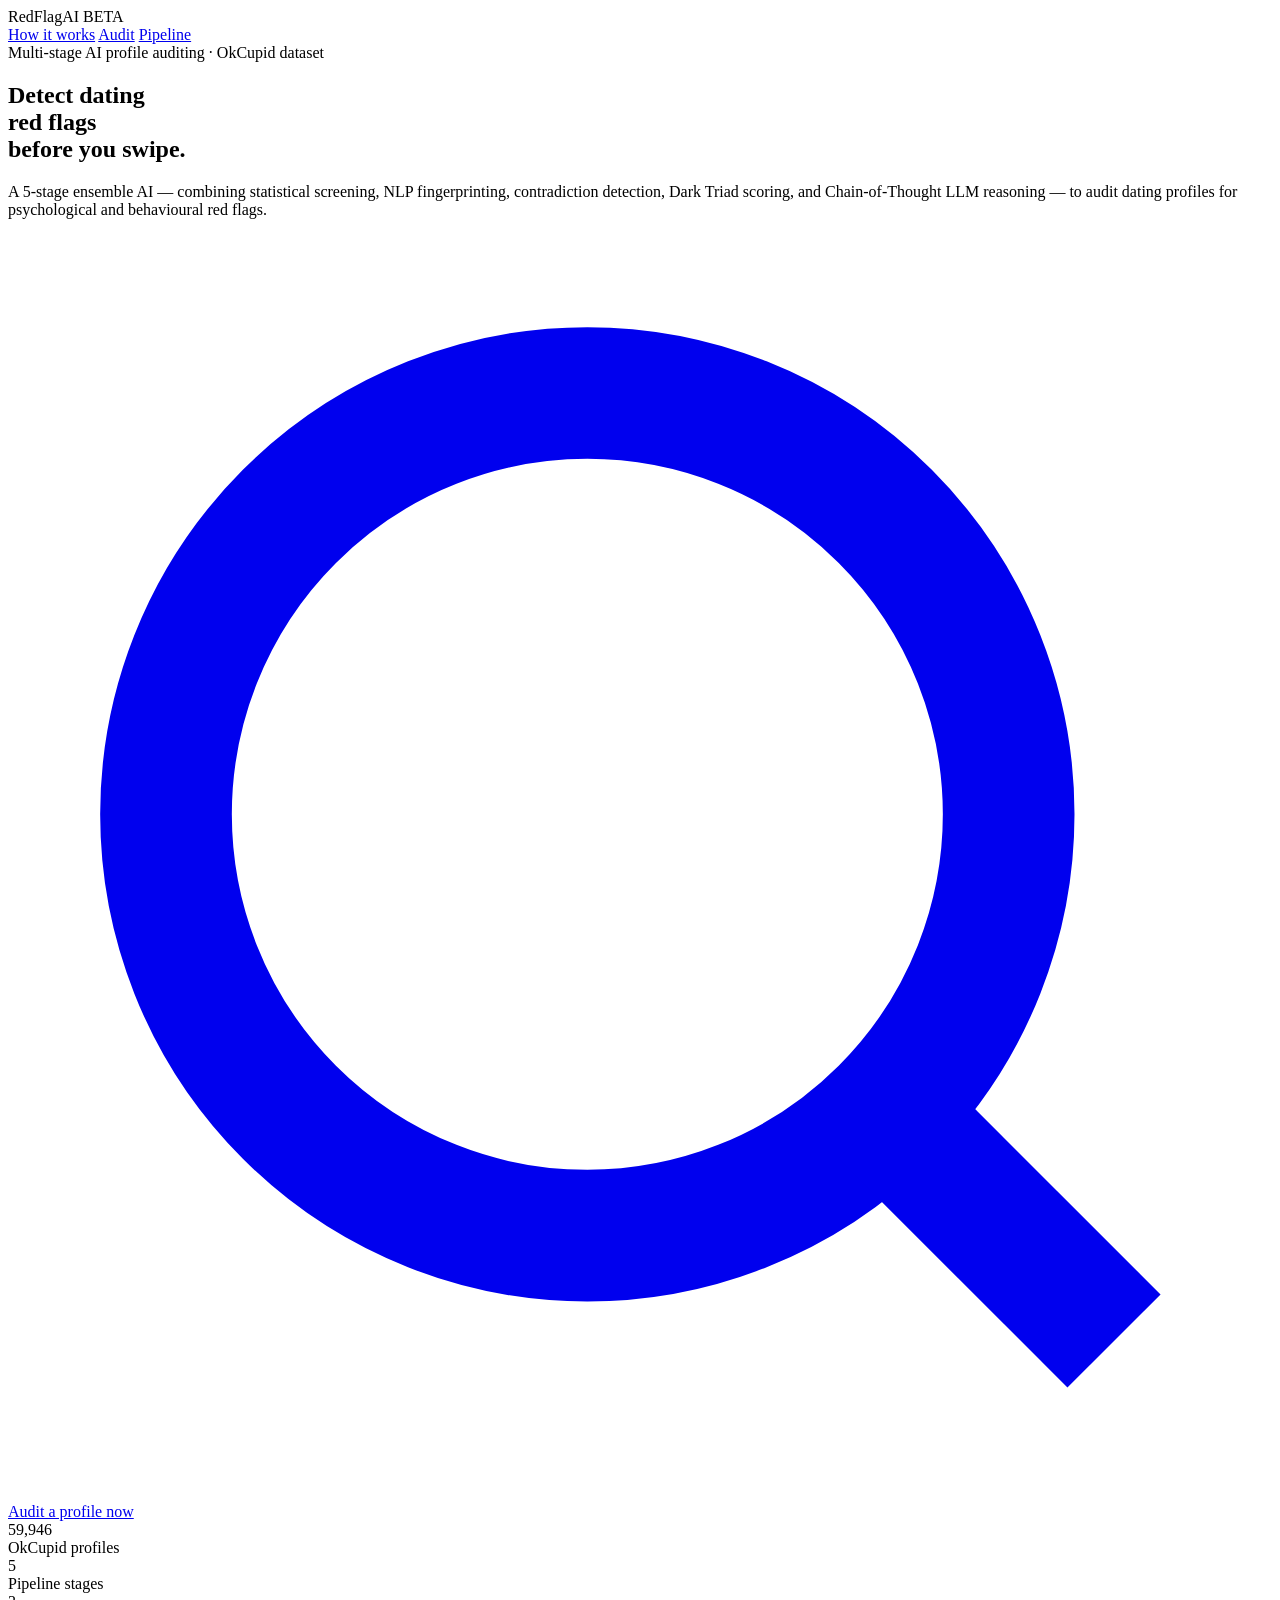
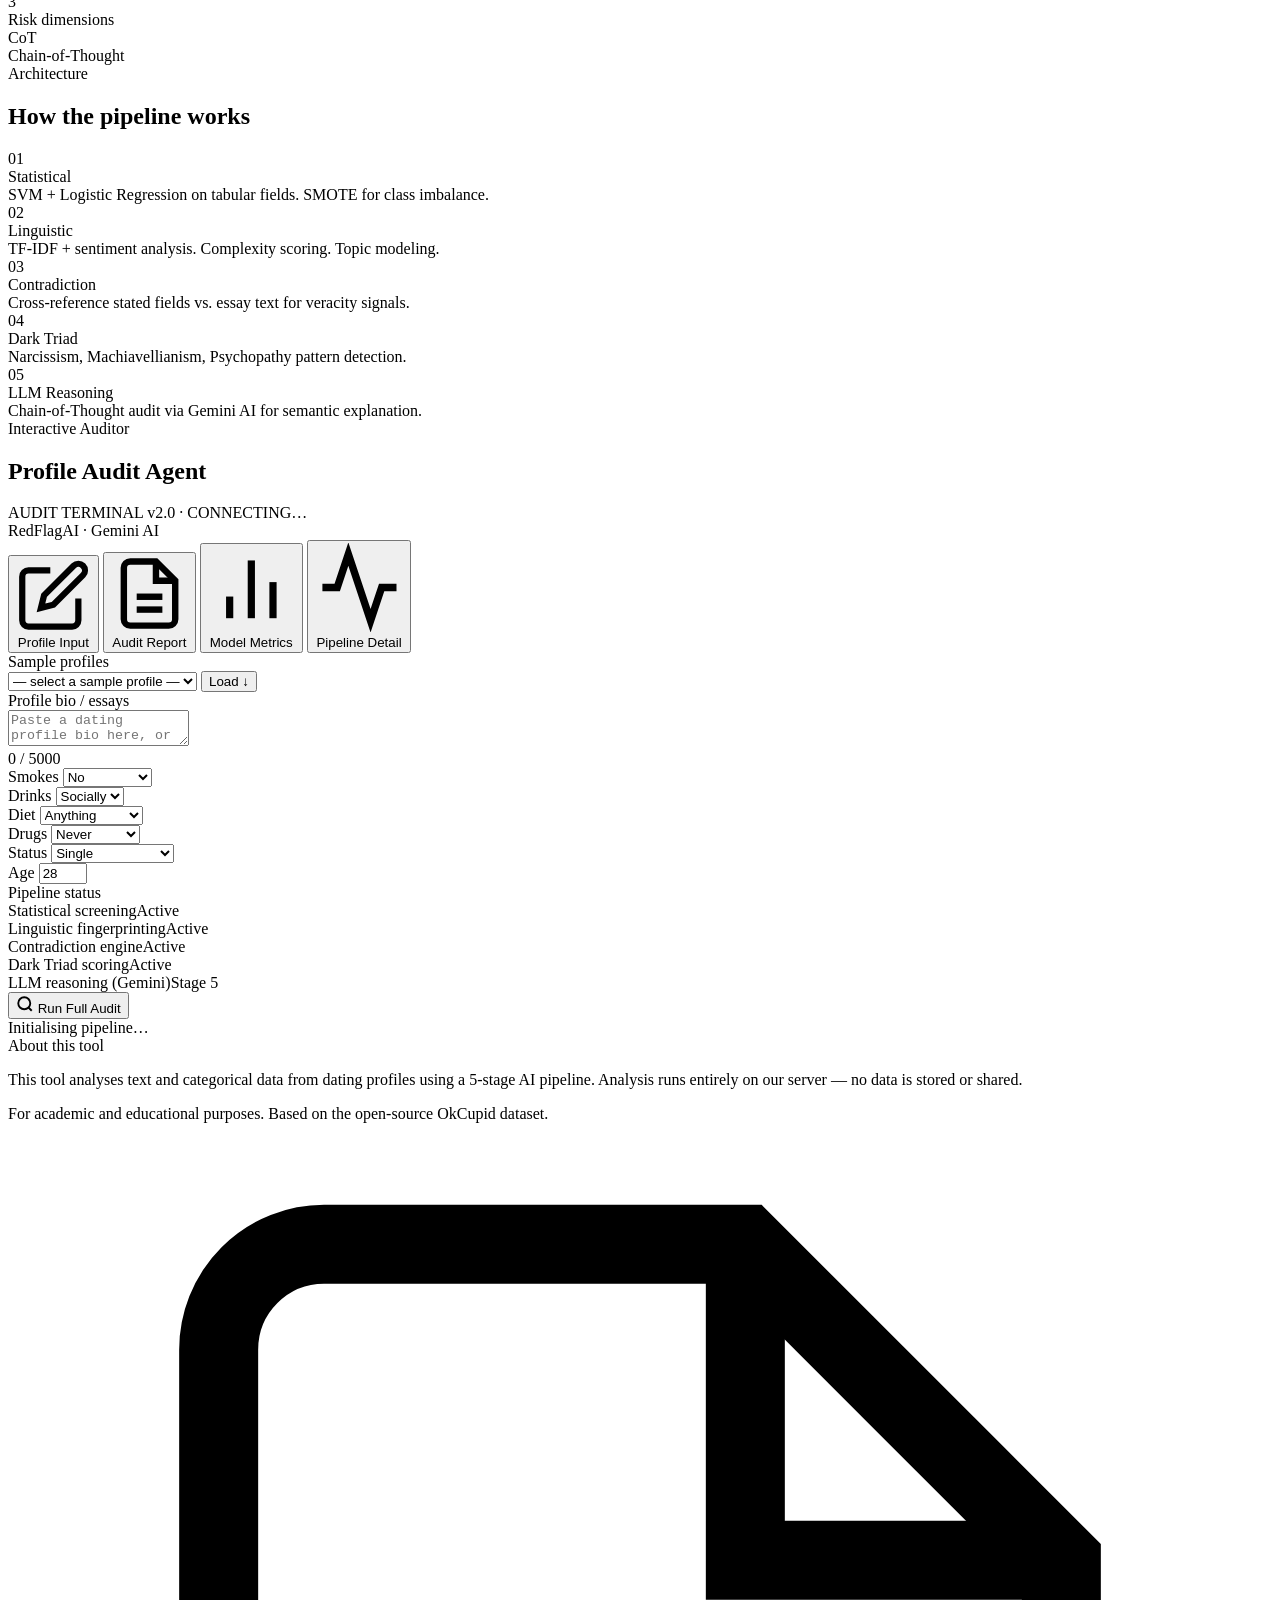
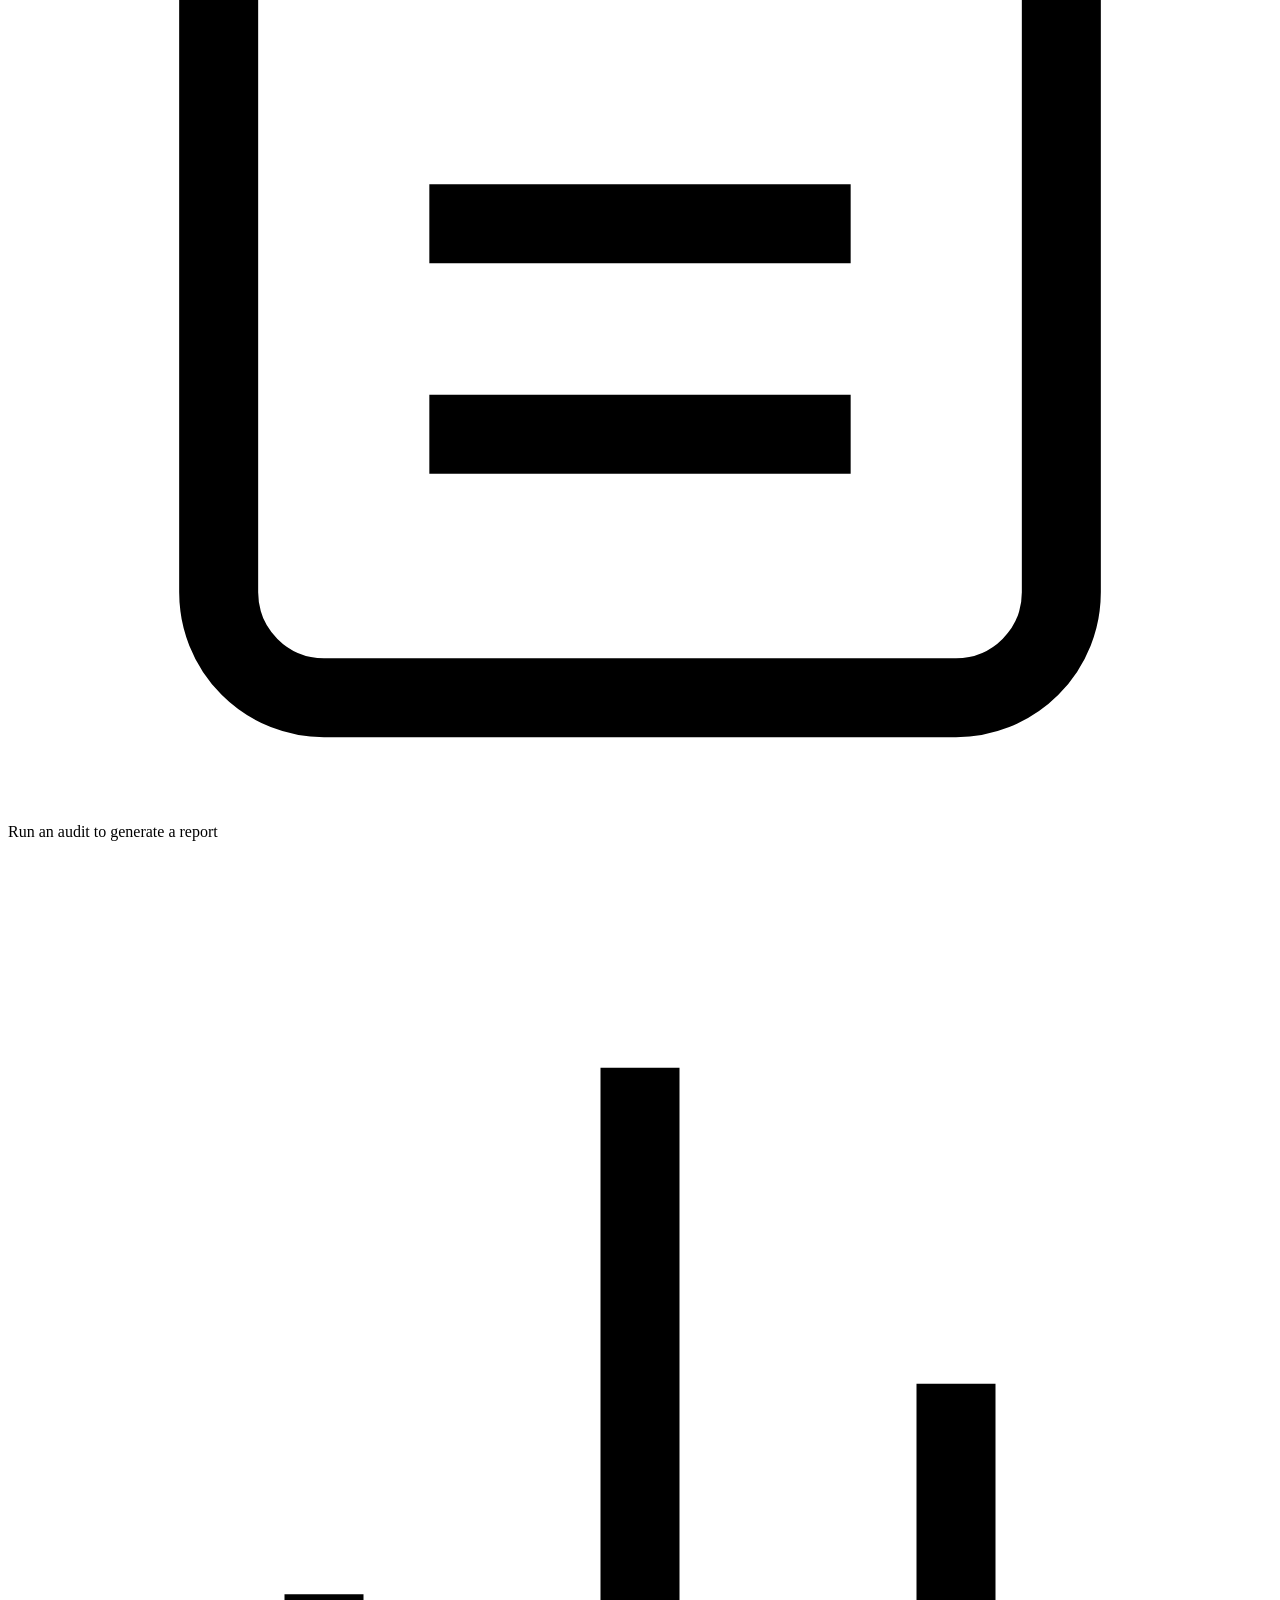
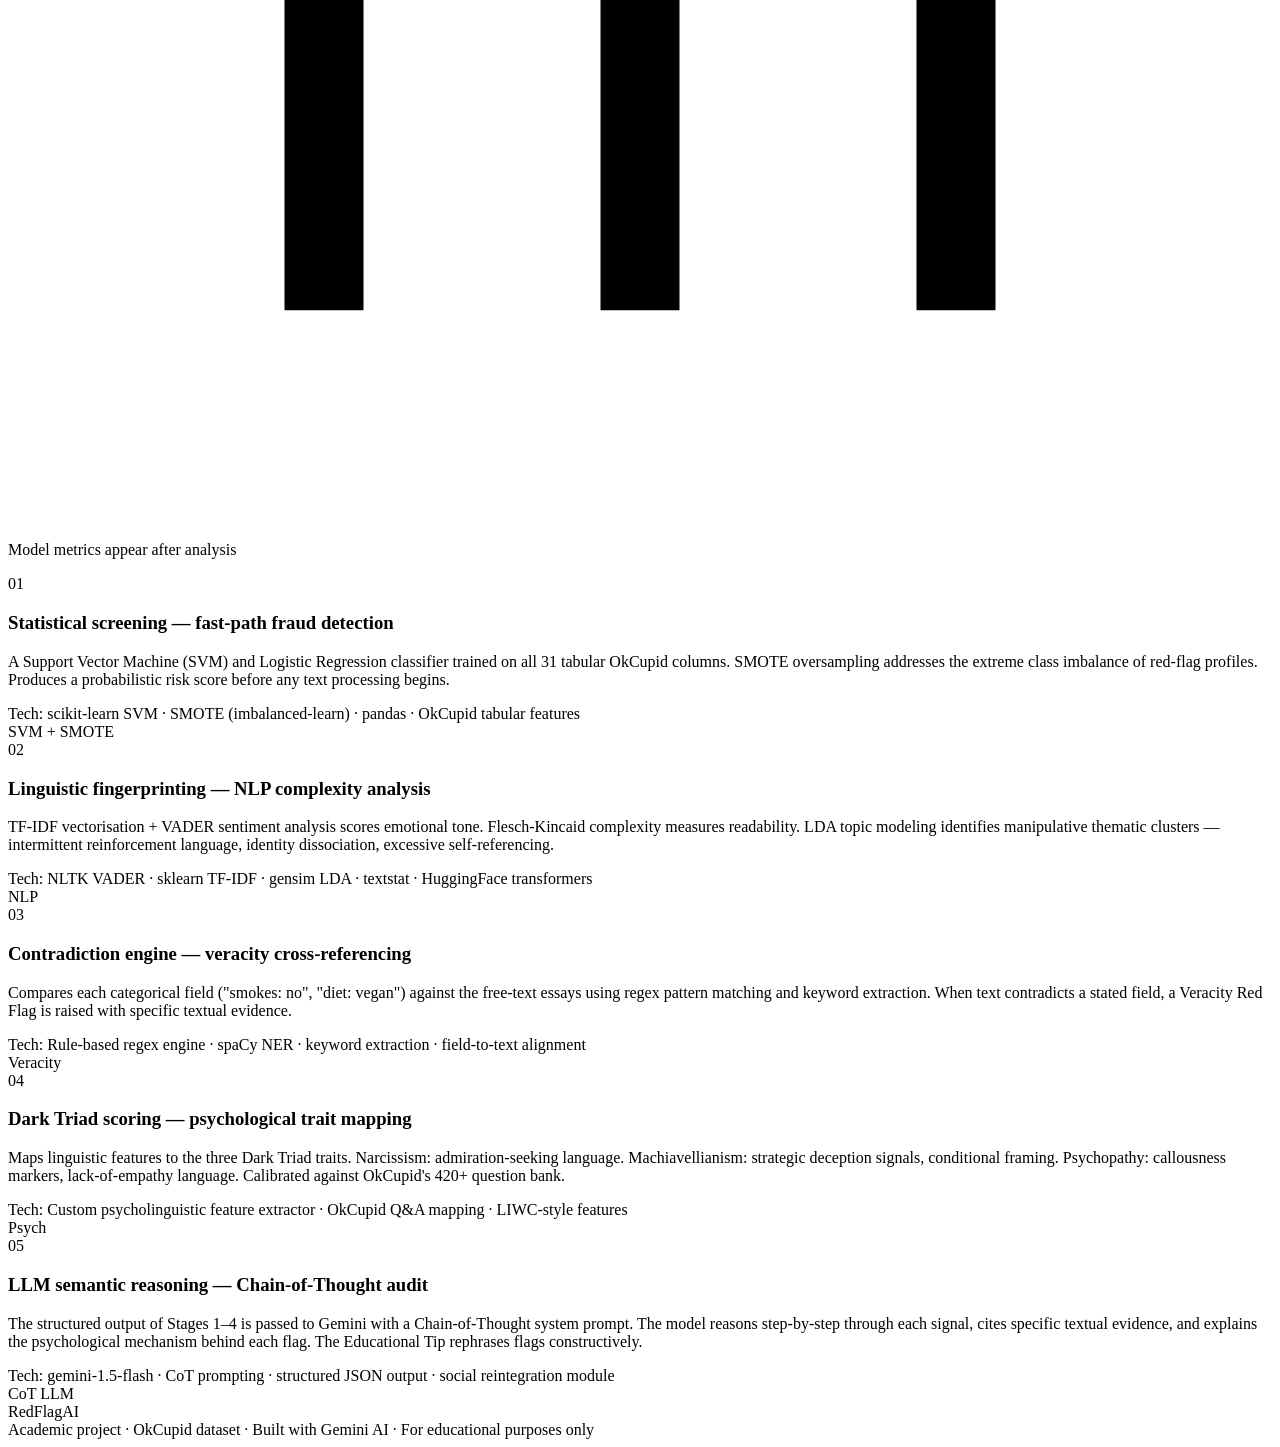
==== frontend/templates/index.html @ 0dd97264 "reorganised into backend and frontend structure" ====
<!DOCTYPE html>
<html lang="en">
<head>
<meta charset="UTF-8" />
<meta name="viewport" content="width=device-width, initial-scale=1.0" />
<title>RedFlag AI — Dating Profile Auditor</title>
<link rel="preconnect" href="https://fonts.googleapis.com" />
<link rel="preconnect" href="https://fonts.gstatic.com" crossorigin />
<link href="https://fonts.googleapis.com/css2?family=Syne:wght@400;500;600;700;800&family=IBM+Plex+Mono:wght@300;400;500&family=Instrument+Sans:ital,wght@0,400;0,500;1,400&display=swap" rel="stylesheet" />
<link rel="stylesheet" href="/static/style.css" />
</head>
<body>

<!-- SCANLINE -->
<div class="scanlines" aria-hidden="true"></div>

<!-- NAV -->
<nav>
  <div class="nav-logo">
    <div class="dot" aria-hidden="true"></div>
    RedFlag<span class="accent">AI</span>
    <span class="nav-badge">BETA</span>
  </div>
  <div class="nav-links">
    <a href="#how">How it works</a>
    <a href="#app">Audit</a>
    <a href="#pipeline">Pipeline</a>
  </div>
</nav>

<!-- HERO -->
<section class="hero" aria-labelledby="hero-title">
  <div class="hero-tag">
    <span class="blink" aria-hidden="true"></span>
    Multi-stage AI profile auditing · OkCupid dataset
  </div>
  <h1 id="hero-title">
    Detect dating<br/>
    <span class="accent">red flags</span><br/>
    before you swipe.
  </h1>
  <p class="hero-sub">
    A 5-stage ensemble AI — combining statistical screening, NLP fingerprinting,
    contradiction detection, Dark Triad scoring, and Chain-of-Thought LLM reasoning —
    to audit dating profiles for psychological and behavioural red flags.
  </p>
  <a href="#app" class="hero-cta">
    <svg viewBox="0 0 24 24" fill="none" stroke="currentColor" stroke-width="2.5" aria-hidden="true"><circle cx="11" cy="11" r="8"/><path d="m21 21-4.35-4.35"/></svg>
    Audit a profile now
  </a>
  <div class="hero-stats" role="list">
    <div class="stat-item" role="listitem"><div class="num">59,946</div><div class="lbl">OkCupid profiles</div></div>
    <div class="stat-item" role="listitem"><div class="num">5</div><div class="lbl">Pipeline stages</div></div>
    <div class="stat-item" role="listitem"><div class="num">3</div><div class="lbl">Risk dimensions</div></div>
    <div class="stat-item" role="listitem"><div class="num">CoT</div><div class="lbl">Chain-of-Thought</div></div>
  </div>
</section>

<!-- HOW IT WORKS -->
<section id="how" class="section" aria-labelledby="how-title">
  <div class="section-label" aria-hidden="true">Architecture</div>
  <h2 id="how-title" class="section-title">How the pipeline works</h2>
  <div class="pipeline-grid" role="list">
    <div class="pipeline-step" role="listitem">
      <div class="pipe-num c-green">01</div>
      <div class="pipe-title">Statistical</div>
      <div class="pipe-desc">SVM + Logistic Regression on tabular fields. SMOTE for class imbalance.</div>
    </div>
    <div class="pipeline-step" role="listitem">
      <div class="pipe-num c-blue">02</div>
      <div class="pipe-title">Linguistic</div>
      <div class="pipe-desc">TF-IDF + sentiment analysis. Complexity scoring. Topic modeling.</div>
    </div>
    <div class="pipeline-step" role="listitem">
      <div class="pipe-num c-amber">03</div>
      <div class="pipe-title">Contradiction</div>
      <div class="pipe-desc">Cross-reference stated fields vs. essay text for veracity signals.</div>
    </div>
    <div class="pipeline-step" role="listitem">
      <div class="pipe-num c-purple">04</div>
      <div class="pipe-title">Dark Triad</div>
      <div class="pipe-desc">Narcissism, Machiavellianism, Psychopathy pattern detection.</div>
    </div>
    <div class="pipeline-step" role="listitem">
      <div class="pipe-num c-red">05</div>
      <div class="pipe-title">LLM Reasoning</div>
      <div class="pipe-desc">Chain-of-Thought audit via Gemini AI for semantic explanation.</div>
    </div>
  </div>
</section>

<!-- APP -->
<section id="app" class="section" aria-labelledby="app-title">
  <div class="section-label" aria-hidden="true">Interactive Auditor</div>
  <h2 id="app-title" class="section-title">Profile Audit Agent</h2>

  <!-- Server status banner -->
  <div id="statusBanner" class="status-banner" role="alert" aria-live="polite" style="display:none;"></div>

  <div class="app-widget">
    <!-- Topbar -->
    <div class="app-topbar">
      <div class="app-topbar-title">
        <div class="status-dot" id="serverDot" aria-hidden="true"></div>
        <span id="serverStatus">AUDIT TERMINAL v2.0 · CONNECTING…</span>
      </div>
      <div class="app-version">RedFlagAI · Gemini AI</div>
    </div>

    <!-- Tab bar -->
    <div class="tab-row" role="tablist" aria-label="Audit sections">
      <button class="tab-btn active" role="tab" aria-selected="true" aria-controls="panel-input" id="tab-input" onclick="switchTab('input', this)">
        <svg viewBox="0 0 24 24" fill="none" stroke="currentColor" stroke-width="2" aria-hidden="true"><path d="M11 4H4a2 2 0 0 0-2 2v14a2 2 0 0 0 2 2h14a2 2 0 0 0 2-2v-7"/><path d="M18.5 2.5a2.12 2.12 0 0 1 3 3L12 15l-4 1 1-4Z"/></svg>
        Profile Input
      </button>
      <button class="tab-btn" role="tab" aria-selected="false" aria-controls="panel-report" id="tab-report" onclick="switchTab('report', this)">
        <svg viewBox="0 0 24 24" fill="none" stroke="currentColor" stroke-width="2" aria-hidden="true"><path d="M14 2H6a2 2 0 0 0-2 2v16a2 2 0 0 0 2 2h12a2 2 0 0 0 2-2V8z"/><polyline points="14 2 14 8 20 8"/><line x1="16" y1="13" x2="8" y2="13"/><line x1="16" y1="17" x2="8" y2="17"/></svg>
        Audit Report
      </button>
      <button class="tab-btn" role="tab" aria-selected="false" aria-controls="panel-metrics" id="tab-metrics" onclick="switchTab('metrics', this)">
        <svg viewBox="0 0 24 24" fill="none" stroke="currentColor" stroke-width="2" aria-hidden="true"><line x1="18" y1="20" x2="18" y2="10"/><line x1="12" y1="20" x2="12" y2="4"/><line x1="6" y1="20" x2="6" y2="14"/></svg>
        Model Metrics
      </button>
      <button class="tab-btn" role="tab" aria-selected="false" aria-controls="panel-pipeline" id="tab-pipeline" onclick="switchTab('pipeline', this)">
        <svg viewBox="0 0 24 24" fill="none" stroke="currentColor" stroke-width="2" aria-hidden="true"><polyline points="22 12 18 12 15 21 9 3 6 12 2 12"/></svg>
        Pipeline Detail
      </button>
    </div>

    <!-- INPUT PANEL -->
    <div class="panel active" id="panel-input" role="tabpanel" aria-labelledby="tab-input">
      <div class="input-grid">
        <!-- Left: bio + fields -->
        <div>
          <div class="card mb1">
            <div class="card-label">Sample profiles</div>
            <div class="sample-select-row">
              <select id="sampleSelect" aria-label="Choose a sample profile">
                <option value="">— select a sample profile —</option>
              </select>
              <button class="load-btn" onclick="loadSample()" aria-label="Load selected sample">Load ↓</button>
            </div>

            <div class="card-label">Profile bio / essays</div>
            <textarea
              id="bioText"
              placeholder="Paste a dating profile bio here, or select a sample above…"
              aria-label="Profile bio text"
              maxlength="5000"
            ></textarea>
            <div class="char-count" id="charCount">0 / 5000</div>

            <div class="field-grid">
              <div class="field-item">
                <label for="fSmokes">Smokes</label>
                <select id="fSmokes">
                  <option value="no">No</option>
                  <option value="sometimes">Sometimes</option>
                  <option value="yes">Yes</option>
                </select>
              </div>
              <div class="field-item">
                <label for="fDrinks">Drinks</label>
                <select id="fDrinks">
                  <option value="socially">Socially</option>
                  <option value="often">Often</option>
                  <option value="never">Never</option>
                </select>
              </div>
              <div class="field-item">
                <label for="fDiet">Diet</label>
                <select id="fDiet">
                  <option value="anything">Anything</option>
                  <option value="vegetarian">Vegetarian</option>
                  <option value="vegan">Vegan</option>
                  <option value="strictly vegan">Strictly vegan</option>
                </select>
              </div>
              <div class="field-item">
                <label for="fDrugs">Drugs</label>
                <select id="fDrugs">
                  <option value="never">Never</option>
                  <option value="sometimes">Sometimes</option>
                  <option value="often">Often</option>
                </select>
              </div>
              <div class="field-item">
                <label for="fStatus">Status</label>
                <select id="fStatus">
                  <option value="single">Single</option>
                  <option value="available">Available</option>
                  <option value="seeing someone">Seeing someone</option>
                </select>
              </div>
              <div class="field-item">
                <label for="fAge">Age</label>
                <input type="number" id="fAge" value="28" min="18" max="99" aria-label="Age" />
              </div>
            </div>
          </div>
        </div>

        <!-- Right: pipeline status + run -->
        <div>
          <div class="card mb1">
            <div class="card-label">Pipeline status</div>
            <div class="pipe-status-list" role="list">
              <div class="pipe-status-row" role="listitem"><span>Statistical screening</span><span class="badge badge-green">Active</span></div>
              <div class="pipe-status-row" role="listitem"><span>Linguistic fingerprinting</span><span class="badge badge-green">Active</span></div>
              <div class="pipe-status-row" role="listitem"><span>Contradiction engine</span><span class="badge badge-green">Active</span></div>
              <div class="pipe-status-row" role="listitem"><span>Dark Triad scoring</span><span class="badge badge-green">Active</span></div>
              <div class="pipe-status-row" role="listitem"><span>LLM reasoning (Gemini)</span><span class="badge badge-blue">Stage 5</span></div>
            </div>

            <button class="analyze-btn" id="analyzeBtn" onclick="runAnalysis()">
              <svg id="btnIcon" viewBox="0 0 24 24" fill="none" stroke="currentColor" stroke-width="2.5" width="18" height="18" aria-hidden="true"><circle cx="11" cy="11" r="8"/><path d="m21 21-4.35-4.35"/></svg>
              <span id="btnText">Run Full Audit</span>
            </button>

            <div class="progress-wrap" id="progressWrap" aria-live="polite" aria-label="Analysis progress">
              <div class="progress-track" role="progressbar" aria-valuemin="0" aria-valuemax="100" aria-valuenow="0" id="progressBar">
                <div class="progress-fill" id="progressFill"></div>
              </div>
              <div class="progress-msg" id="progressMsg">Initialising pipeline…</div>
            </div>
          </div>

          <div class="card info-card">
            <div class="card-label">About this tool</div>
            <p class="info-text">
              This tool analyses text and categorical data from dating profiles using a 5-stage AI pipeline.
              Analysis runs entirely on our server — no data is stored or shared.
            </p>
            <p class="info-text" style="margin-top:8px;color:var(--text3);">
              For academic and educational purposes. Based on the open-source OkCupid dataset.
            </p>
          </div>
        </div>
      </div>
    </div>

    <!-- REPORT PANEL -->
    <div class="panel" id="panel-report" role="tabpanel" aria-labelledby="tab-report">
      <div id="reportContent">
        <div class="placeholder-msg">
          <svg viewBox="0 0 24 24" fill="none" stroke="currentColor" stroke-width="1.5" aria-hidden="true"><path d="M14 2H6a2 2 0 0 0-2 2v16a2 2 0 0 0 2 2h12a2 2 0 0 0 2-2V8z"/><polyline points="14 2 14 8 20 8"/><line x1="16" y1="13" x2="8" y2="13"/><line x1="16" y1="17" x2="8" y2="17"/></svg>
          <p>Run an audit to generate a report</p>
        </div>
      </div>
    </div>

    <!-- METRICS PANEL -->
    <div class="panel" id="panel-metrics" role="tabpanel" aria-labelledby="tab-metrics">
      <div id="metricsContent">
        <div class="placeholder-msg">
          <svg viewBox="0 0 24 24" fill="none" stroke="currentColor" stroke-width="1.5" aria-hidden="true"><line x1="18" y1="20" x2="18" y2="10"/><line x1="12" y1="20" x2="12" y2="4"/><line x1="6" y1="20" x2="6" y2="14"/></svg>
          <p>Model metrics appear after analysis</p>
        </div>
      </div>
    </div>

    <!-- PIPELINE DETAIL PANEL -->
    <div class="panel" id="panel-pipeline" role="tabpanel" aria-labelledby="tab-pipeline">
      <div class="pipe-detail">

        <div class="pipe-detail-row">
          <div class="pipe-num-lg" style="color:var(--green);border-color:var(--green);">01</div>
          <div class="pipe-content">
            <h3>Statistical screening — fast-path fraud detection</h3>
            <p>A Support Vector Machine (SVM) and Logistic Regression classifier trained on all 31 tabular OkCupid columns. SMOTE oversampling addresses the extreme class imbalance of red-flag profiles. Produces a probabilistic risk score before any text processing begins.</p>
            <div class="pipe-tech">Tech: <span>scikit-learn SVM · SMOTE (imbalanced-learn) · pandas · OkCupid tabular features</span></div>
          </div>
          <span class="badge badge-green">SVM + SMOTE</span>
        </div>

        <div class="pipe-detail-row">
          <div class="pipe-num-lg" style="color:var(--blue);border-color:var(--blue);">02</div>
          <div class="pipe-content">
            <h3>Linguistic fingerprinting — NLP complexity analysis</h3>
            <p>TF-IDF vectorisation + VADER sentiment analysis scores emotional tone. Flesch-Kincaid complexity measures readability. LDA topic modeling identifies manipulative thematic clusters — intermittent reinforcement language, identity dissociation, excessive self-referencing.</p>
            <div class="pipe-tech">Tech: <span>NLTK VADER · sklearn TF-IDF · gensim LDA · textstat · HuggingFace transformers</span></div>
          </div>
          <span class="badge badge-blue">NLP</span>
        </div>

        <div class="pipe-detail-row">
          <div class="pipe-num-lg" style="color:var(--amber);border-color:var(--amber);">03</div>
          <div class="pipe-content">
            <h3>Contradiction engine — veracity cross-referencing</h3>
            <p>Compares each categorical field ("smokes: no", "diet: vegan") against the free-text essays using regex pattern matching and keyword extraction. When text contradicts a stated field, a Veracity Red Flag is raised with specific textual evidence.</p>
            <div class="pipe-tech">Tech: <span>Rule-based regex engine · spaCy NER · keyword extraction · field-to-text alignment</span></div>
          </div>
          <span class="badge badge-amber">Veracity</span>
        </div>

        <div class="pipe-detail-row">
          <div class="pipe-num-lg" style="color:var(--purple);border-color:var(--purple);">04</div>
          <div class="pipe-content">
            <h3>Dark Triad scoring — psychological trait mapping</h3>
            <p>Maps linguistic features to the three Dark Triad traits. Narcissism: admiration-seeking language. Machiavellianism: strategic deception signals, conditional framing. Psychopathy: callousness markers, lack-of-empathy language. Calibrated against OkCupid's 420+ question bank.</p>
            <div class="pipe-tech">Tech: <span>Custom psycholinguistic feature extractor · OkCupid Q&amp;A mapping · LIWC-style features</span></div>
          </div>
          <span class="badge badge-purple">Psych</span>
        </div>

        <div class="pipe-detail-row">
          <div class="pipe-num-lg" style="color:var(--red);border-color:var(--red);">05</div>
          <div class="pipe-content">
            <h3>LLM semantic reasoning — Chain-of-Thought audit</h3>
            <p>The structured output of Stages 1–4 is passed to Gemini with a Chain-of-Thought system prompt. The model reasons step-by-step through each signal, cites specific textual evidence, and explains the psychological mechanism behind each flag. The Educational Tip rephrases flags constructively.</p>
            <div class="pipe-tech">Tech: <span>gemini-1.5-flash · CoT prompting · structured JSON output · social reintegration module</span></div>
          </div>
          <span class="badge badge-red">CoT LLM</span>
        </div>

      </div>
    </div>
  </div>
</section>

<!-- FOOTER -->
<footer>
  <div class="footer-logo">RedFlag<span class="accent">AI</span></div>
  <div class="footer-note">Academic project · OkCupid dataset · Built with Gemini AI · For educational purposes only</div>
</footer>

<script src="/static/app.js"></script>
</body>
</html>
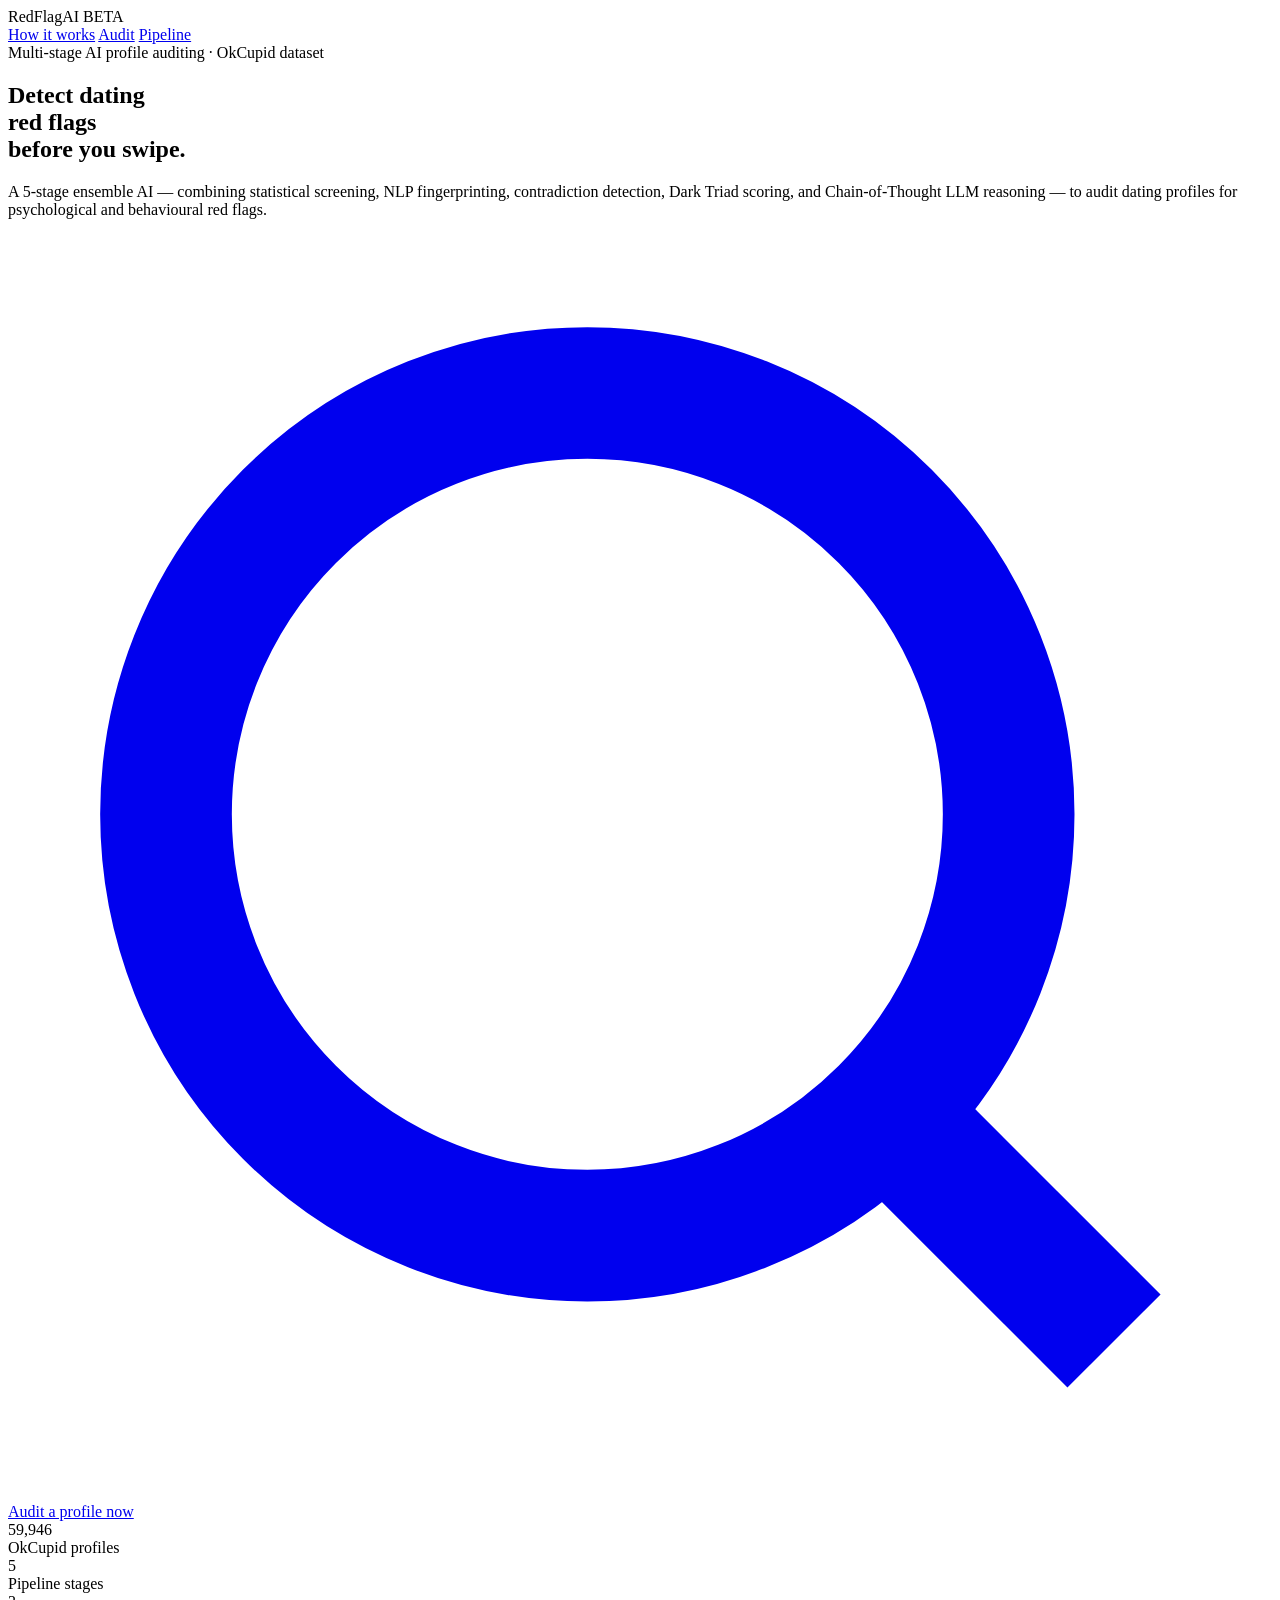
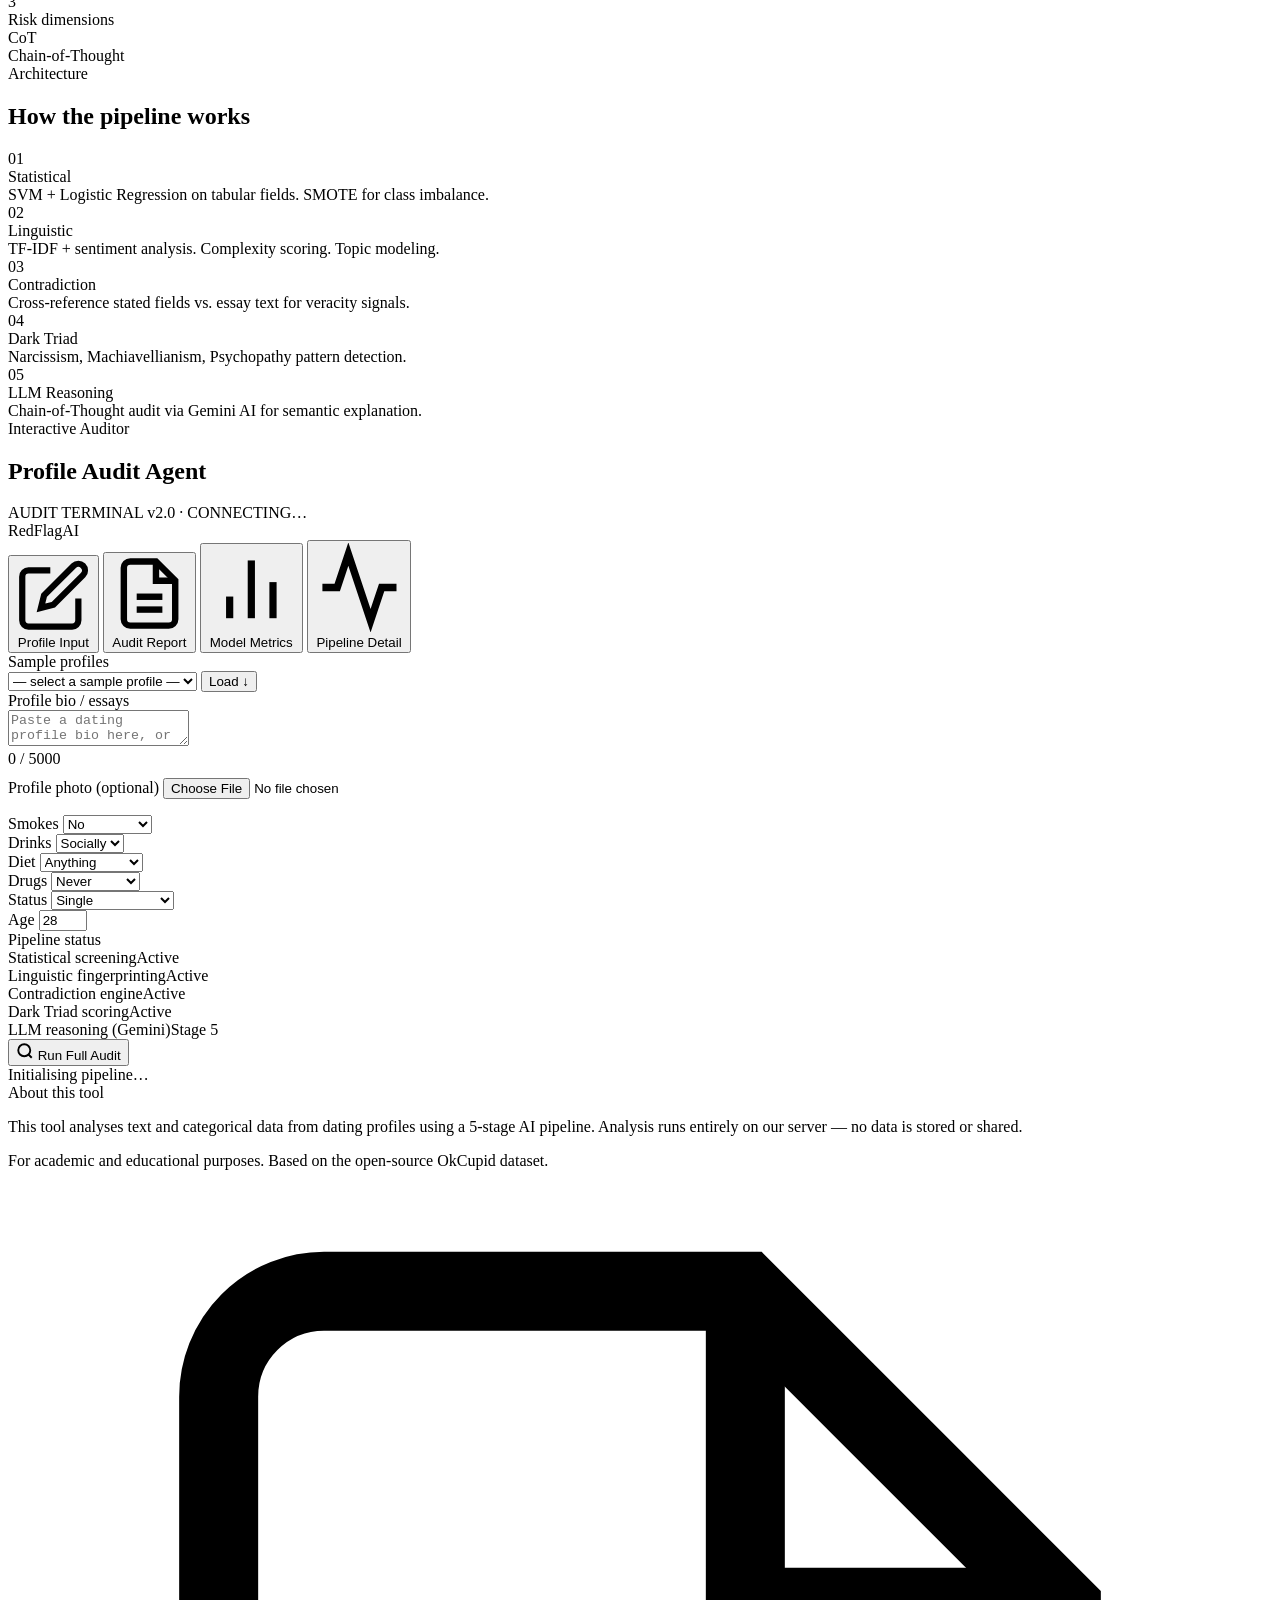
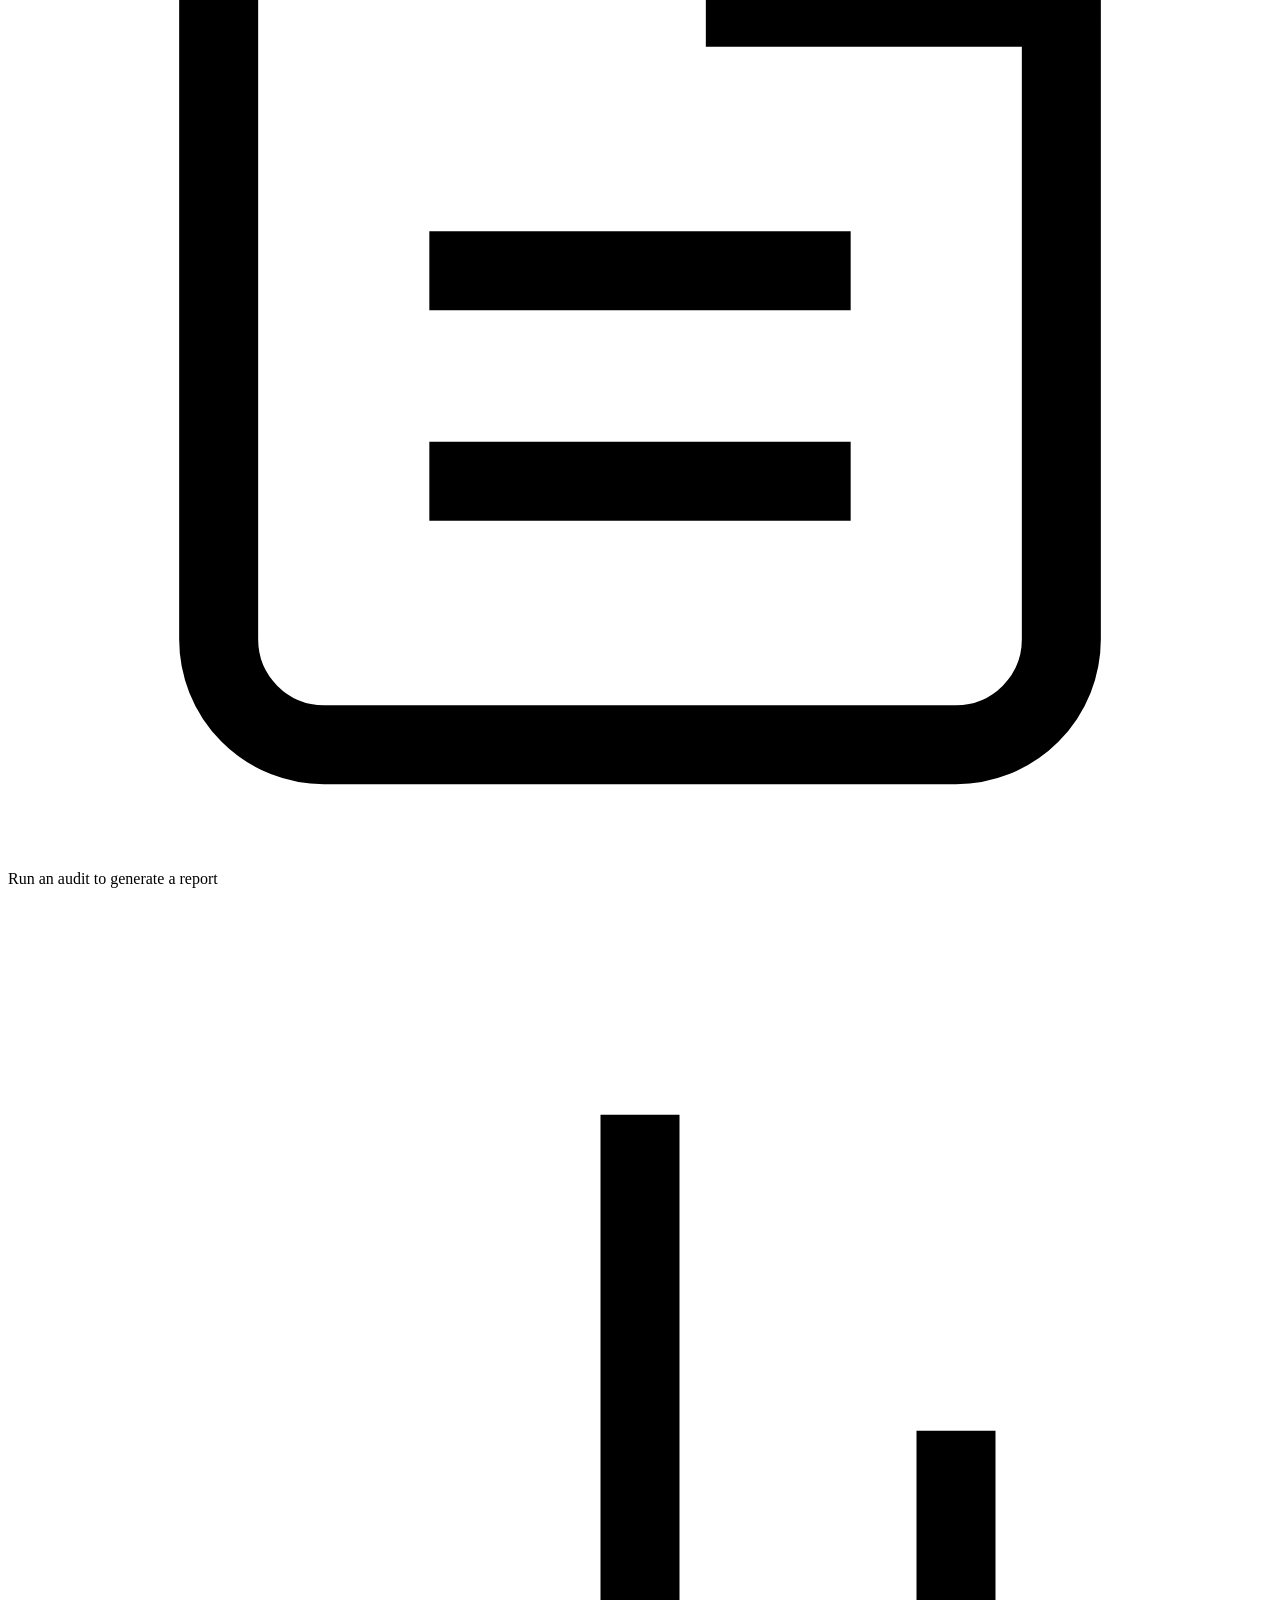
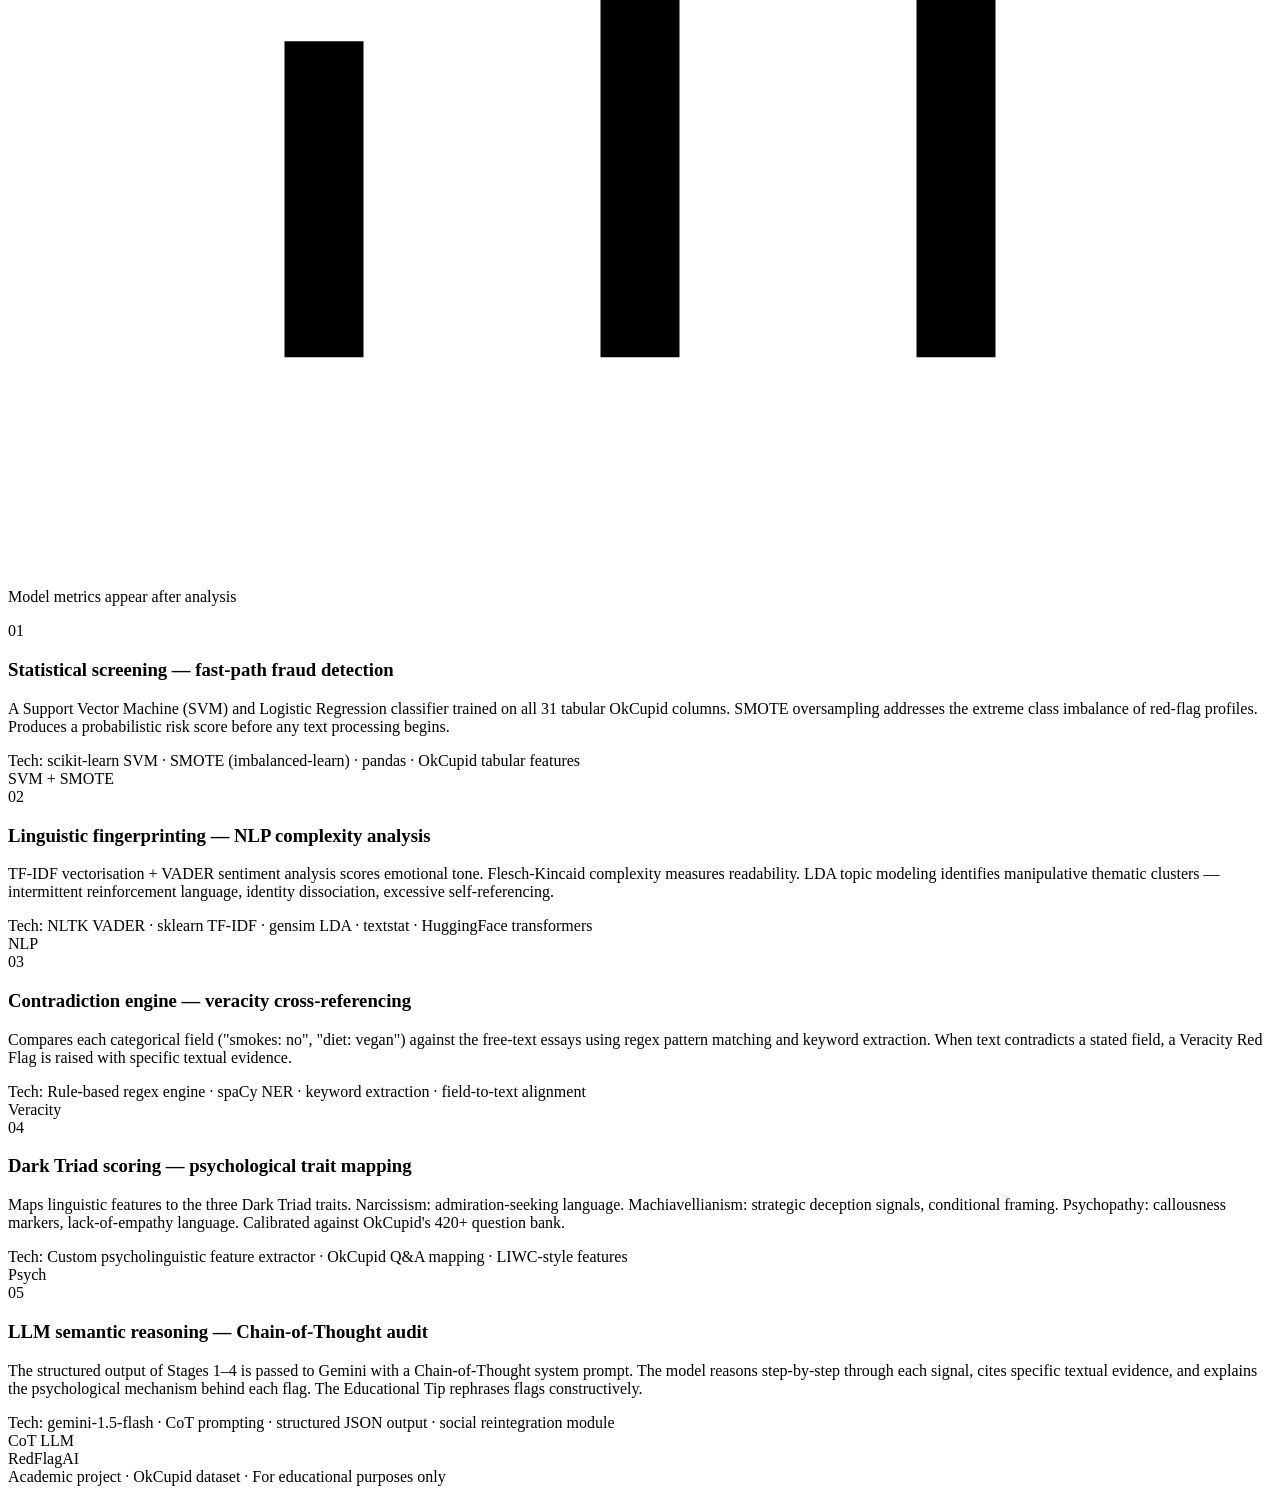
==== commit c9a7ec24: "model train" ====
--- a/frontend/templates/index.html
+++ b/frontend/templates/index.html
@@ -104,7 +104,7 @@
         <div class="status-dot" id="serverDot" aria-hidden="true"></div>
         <span id="serverStatus">AUDIT TERMINAL v2.0 · CONNECTING…</span>
       </div>
-      <div class="app-version">RedFlagAI · Gemini AI</div>
+      <div class="app-version">RedFlagAI</div>
     </div>
 
     <!-- Tab bar -->
@@ -150,6 +150,12 @@
             ></textarea>
             <div class="char-count" id="charCount">0 / 5000</div>
 
+            <div style="margin-top:10px;margin-bottom:16px;">
+              <label for="fPicture" class="card-label">Profile photo (optional)</label>
+              <input type="file" id="fPicture" accept="image/*" aria-label="Profile photo" />
+              <div style="margin-top:8px;"><img id="picPreview" alt="preview" style="max-width:160px;display:none;border-radius:6px;box-shadow:0 6px 20px rgba(0,0,0,0.08);"/></div>
+            </div>
+
             <div class="field-grid">
               <div class="field-item">
                 <label for="fSmokes">Smokes</label>
@@ -321,7 +327,7 @@
 <!-- FOOTER -->
 <footer>
   <div class="footer-logo">RedFlag<span class="accent">AI</span></div>
-  <div class="footer-note">Academic project · OkCupid dataset · Built with Gemini AI · For educational purposes only</div>
+  <div class="footer-note">Academic project · OkCupid dataset · For educational purposes only</div>
 </footer>
 
 <script src="/static/app.js"></script>
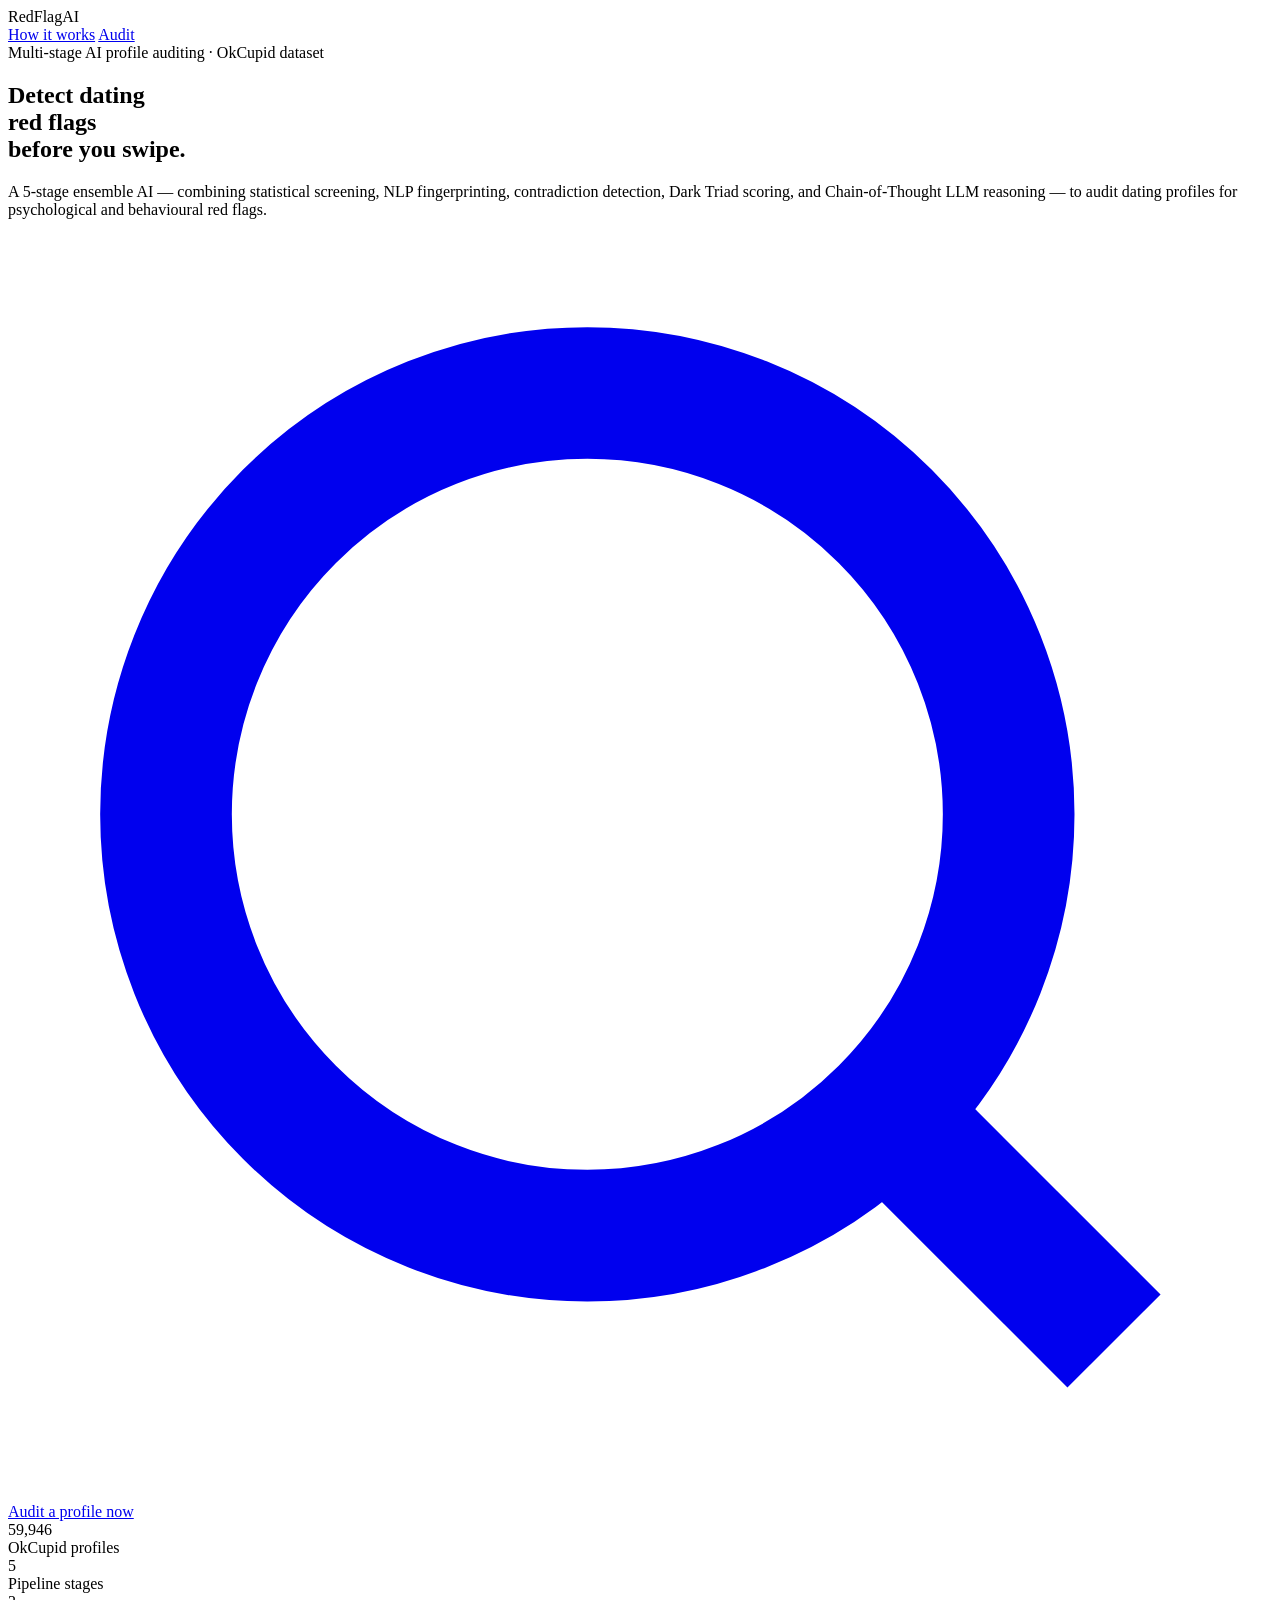
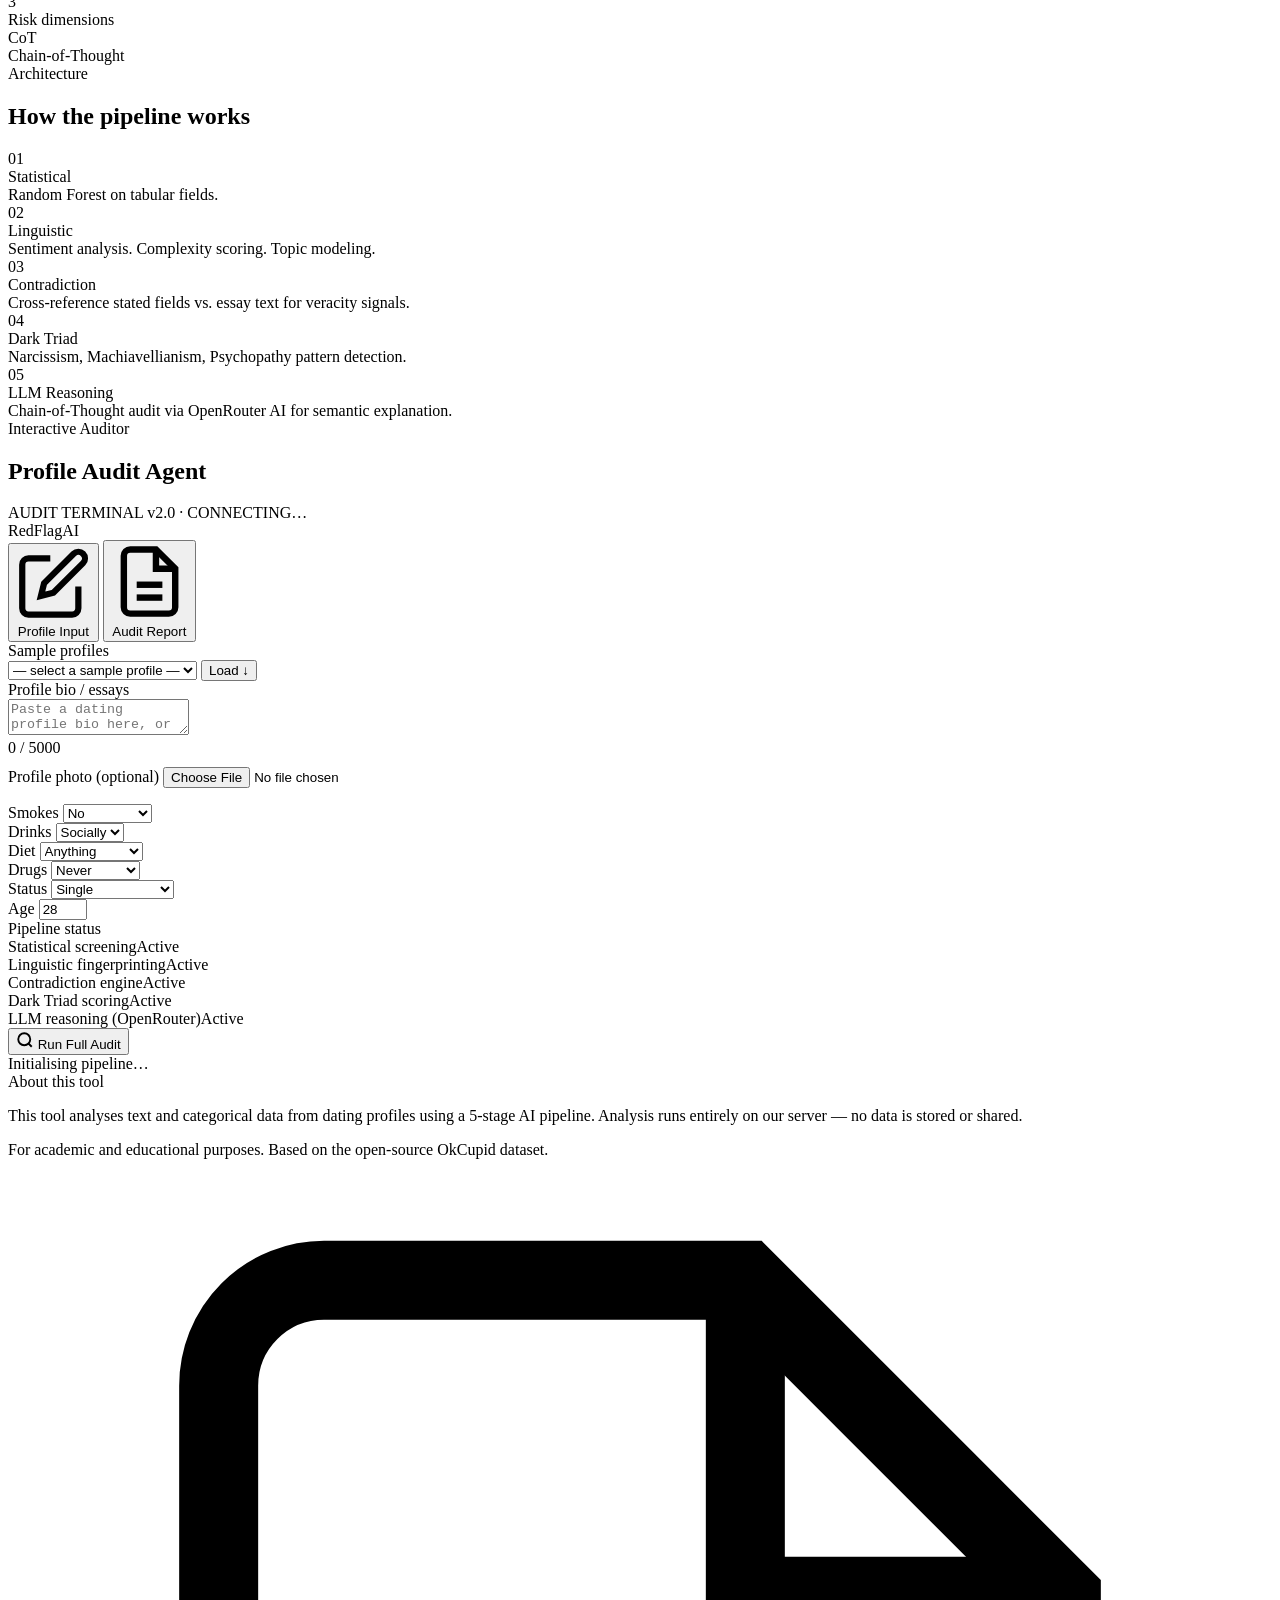
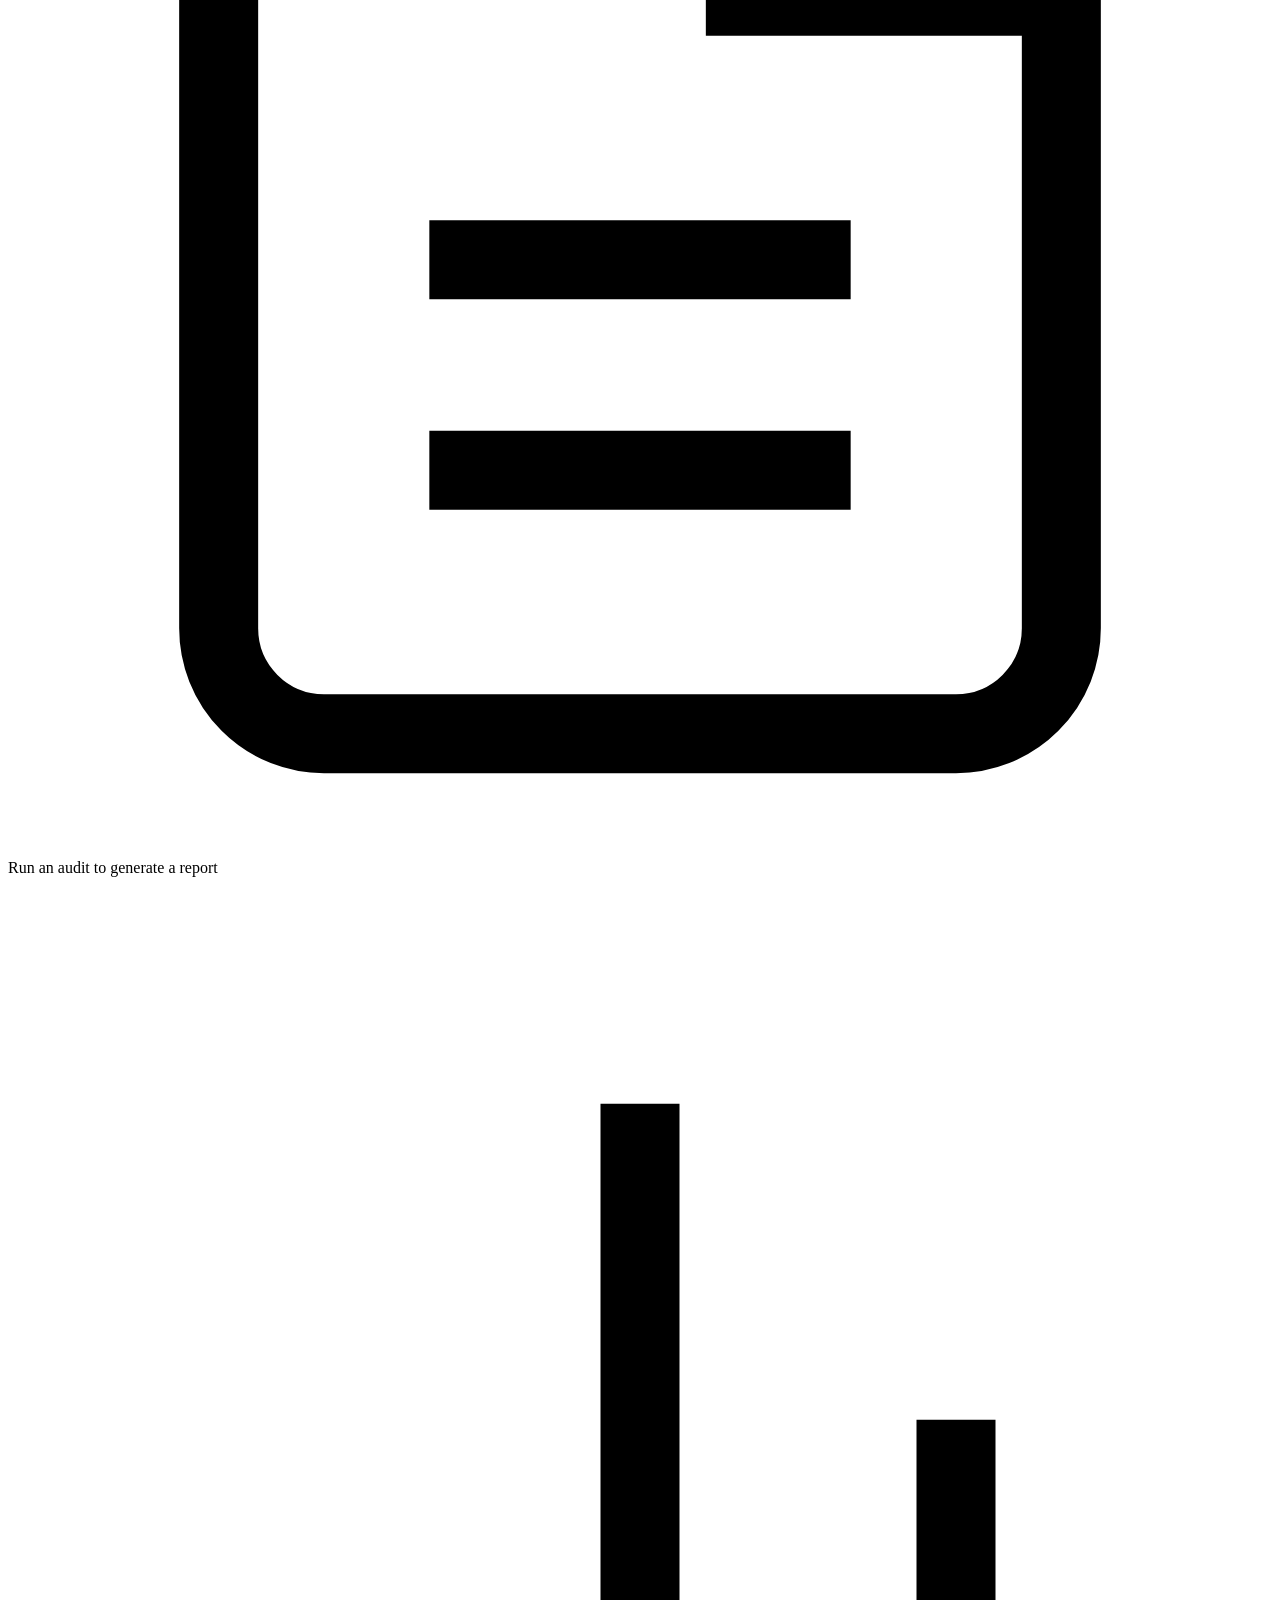
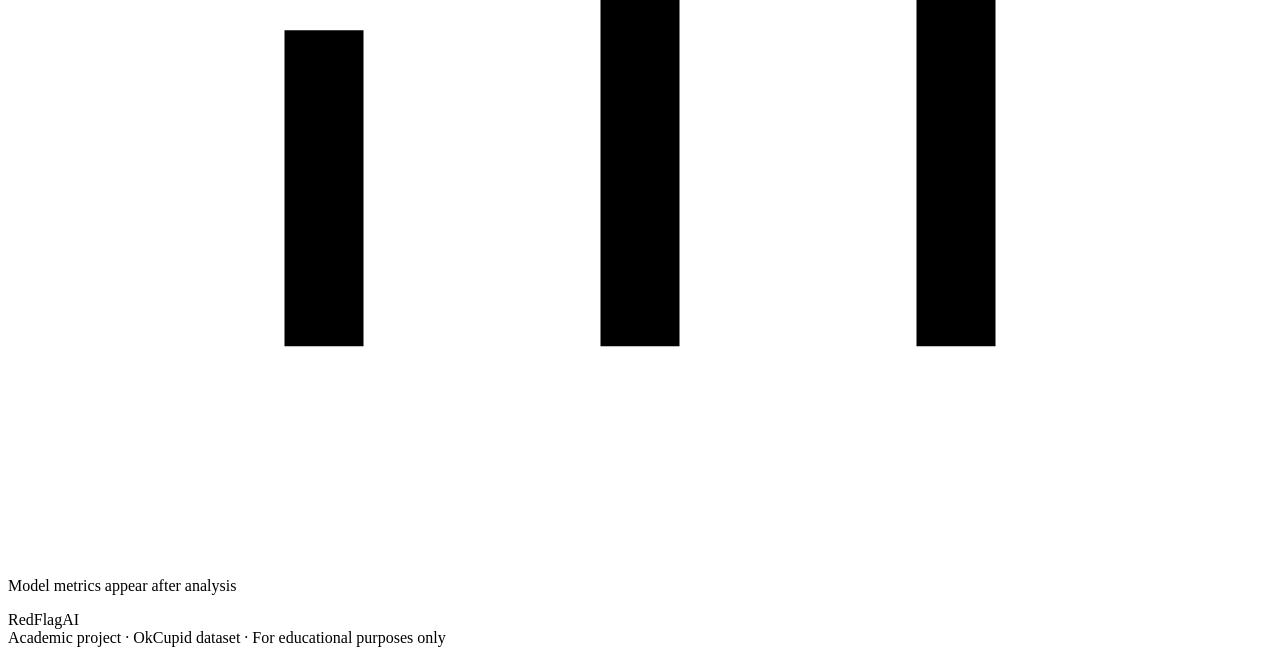
==== commit e72f8ca2: "Cleaned front end" ====
--- a/frontend/templates/index.html
+++ b/frontend/templates/index.html
@@ -17,14 +17,12 @@
 <!-- NAV -->
 <nav>
   <div class="nav-logo">
-    <div class="dot" aria-hidden="true"></div>
-    RedFlag<span class="accent">AI</span>
-    <span class="nav-badge">BETA</span>
+  <div class="dot" aria-hidden="true"></div>
+  <span class="logo-text">RedFlag<span class="accent">AI</span></span>
   </div>
   <div class="nav-links">
     <a href="#how">How it works</a>
     <a href="#app">Audit</a>
-    <a href="#pipeline">Pipeline</a>
   </div>
 </nav>
 
@@ -64,12 +62,12 @@
     <div class="pipeline-step" role="listitem">
       <div class="pipe-num c-green">01</div>
       <div class="pipe-title">Statistical</div>
-      <div class="pipe-desc">SVM + Logistic Regression on tabular fields. SMOTE for class imbalance.</div>
+      <div class="pipe-desc">Random Forest on tabular fields.</div>
     </div>
     <div class="pipeline-step" role="listitem">
       <div class="pipe-num c-blue">02</div>
       <div class="pipe-title">Linguistic</div>
-      <div class="pipe-desc">TF-IDF + sentiment analysis. Complexity scoring. Topic modeling.</div>
+      <div class="pipe-desc">Sentiment analysis. Complexity scoring. Topic modeling.</div>
     </div>
     <div class="pipeline-step" role="listitem">
       <div class="pipe-num c-amber">03</div>
@@ -84,7 +82,7 @@
     <div class="pipeline-step" role="listitem">
       <div class="pipe-num c-red">05</div>
       <div class="pipe-title">LLM Reasoning</div>
-      <div class="pipe-desc">Chain-of-Thought audit via Gemini AI for semantic explanation.</div>
+      <div class="pipe-desc">Chain-of-Thought audit via OpenRouter AI for semantic explanation.</div>
     </div>
   </div>
 </section>
@@ -116,14 +114,6 @@
       <button class="tab-btn" role="tab" aria-selected="false" aria-controls="panel-report" id="tab-report" onclick="switchTab('report', this)">
         <svg viewBox="0 0 24 24" fill="none" stroke="currentColor" stroke-width="2" aria-hidden="true"><path d="M14 2H6a2 2 0 0 0-2 2v16a2 2 0 0 0 2 2h12a2 2 0 0 0 2-2V8z"/><polyline points="14 2 14 8 20 8"/><line x1="16" y1="13" x2="8" y2="13"/><line x1="16" y1="17" x2="8" y2="17"/></svg>
         Audit Report
-      </button>
-      <button class="tab-btn" role="tab" aria-selected="false" aria-controls="panel-metrics" id="tab-metrics" onclick="switchTab('metrics', this)">
-        <svg viewBox="0 0 24 24" fill="none" stroke="currentColor" stroke-width="2" aria-hidden="true"><line x1="18" y1="20" x2="18" y2="10"/><line x1="12" y1="20" x2="12" y2="4"/><line x1="6" y1="20" x2="6" y2="14"/></svg>
-        Model Metrics
-      </button>
-      <button class="tab-btn" role="tab" aria-selected="false" aria-controls="panel-pipeline" id="tab-pipeline" onclick="switchTab('pipeline', this)">
-        <svg viewBox="0 0 24 24" fill="none" stroke="currentColor" stroke-width="2" aria-hidden="true"><polyline points="22 12 18 12 15 21 9 3 6 12 2 12"/></svg>
-        Pipeline Detail
       </button>
     </div>
 
@@ -215,7 +205,7 @@
               <div class="pipe-status-row" role="listitem"><span>Linguistic fingerprinting</span><span class="badge badge-green">Active</span></div>
               <div class="pipe-status-row" role="listitem"><span>Contradiction engine</span><span class="badge badge-green">Active</span></div>
               <div class="pipe-status-row" role="listitem"><span>Dark Triad scoring</span><span class="badge badge-green">Active</span></div>
-              <div class="pipe-status-row" role="listitem"><span>LLM reasoning (Gemini)</span><span class="badge badge-blue">Stage 5</span></div>
+              <div class="pipe-status-row" role="listitem"><span>LLM reasoning (OpenRouter)</span><span class="badge badge-green">Active</span></div>
             </div>
 
             <button class="analyze-btn" id="analyzeBtn" onclick="runAnalysis()">
@@ -264,63 +254,6 @@
         </div>
       </div>
     </div>
-
-    <!-- PIPELINE DETAIL PANEL -->
-    <div class="panel" id="panel-pipeline" role="tabpanel" aria-labelledby="tab-pipeline">
-      <div class="pipe-detail">
-
-        <div class="pipe-detail-row">
-          <div class="pipe-num-lg" style="color:var(--green);border-color:var(--green);">01</div>
-          <div class="pipe-content">
-            <h3>Statistical screening — fast-path fraud detection</h3>
-            <p>A Support Vector Machine (SVM) and Logistic Regression classifier trained on all 31 tabular OkCupid columns. SMOTE oversampling addresses the extreme class imbalance of red-flag profiles. Produces a probabilistic risk score before any text processing begins.</p>
-            <div class="pipe-tech">Tech: <span>scikit-learn SVM · SMOTE (imbalanced-learn) · pandas · OkCupid tabular features</span></div>
-          </div>
-          <span class="badge badge-green">SVM + SMOTE</span>
-        </div>
-
-        <div class="pipe-detail-row">
-          <div class="pipe-num-lg" style="color:var(--blue);border-color:var(--blue);">02</div>
-          <div class="pipe-content">
-            <h3>Linguistic fingerprinting — NLP complexity analysis</h3>
-            <p>TF-IDF vectorisation + VADER sentiment analysis scores emotional tone. Flesch-Kincaid complexity measures readability. LDA topic modeling identifies manipulative thematic clusters — intermittent reinforcement language, identity dissociation, excessive self-referencing.</p>
-            <div class="pipe-tech">Tech: <span>NLTK VADER · sklearn TF-IDF · gensim LDA · textstat · HuggingFace transformers</span></div>
-          </div>
-          <span class="badge badge-blue">NLP</span>
-        </div>
-
-        <div class="pipe-detail-row">
-          <div class="pipe-num-lg" style="color:var(--amber);border-color:var(--amber);">03</div>
-          <div class="pipe-content">
-            <h3>Contradiction engine — veracity cross-referencing</h3>
-            <p>Compares each categorical field ("smokes: no", "diet: vegan") against the free-text essays using regex pattern matching and keyword extraction. When text contradicts a stated field, a Veracity Red Flag is raised with specific textual evidence.</p>
-            <div class="pipe-tech">Tech: <span>Rule-based regex engine · spaCy NER · keyword extraction · field-to-text alignment</span></div>
-          </div>
-          <span class="badge badge-amber">Veracity</span>
-        </div>
-
-        <div class="pipe-detail-row">
-          <div class="pipe-num-lg" style="color:var(--purple);border-color:var(--purple);">04</div>
-          <div class="pipe-content">
-            <h3>Dark Triad scoring — psychological trait mapping</h3>
-            <p>Maps linguistic features to the three Dark Triad traits. Narcissism: admiration-seeking language. Machiavellianism: strategic deception signals, conditional framing. Psychopathy: callousness markers, lack-of-empathy language. Calibrated against OkCupid's 420+ question bank.</p>
-            <div class="pipe-tech">Tech: <span>Custom psycholinguistic feature extractor · OkCupid Q&amp;A mapping · LIWC-style features</span></div>
-          </div>
-          <span class="badge badge-purple">Psych</span>
-        </div>
-
-        <div class="pipe-detail-row">
-          <div class="pipe-num-lg" style="color:var(--red);border-color:var(--red);">05</div>
-          <div class="pipe-content">
-            <h3>LLM semantic reasoning — Chain-of-Thought audit</h3>
-            <p>The structured output of Stages 1–4 is passed to Gemini with a Chain-of-Thought system prompt. The model reasons step-by-step through each signal, cites specific textual evidence, and explains the psychological mechanism behind each flag. The Educational Tip rephrases flags constructively.</p>
-            <div class="pipe-tech">Tech: <span>gemini-1.5-flash · CoT prompting · structured JSON output · social reintegration module</span></div>
-          </div>
-          <span class="badge badge-red">CoT LLM</span>
-        </div>
-
-      </div>
-    </div>
   </div>
 </section>
 
